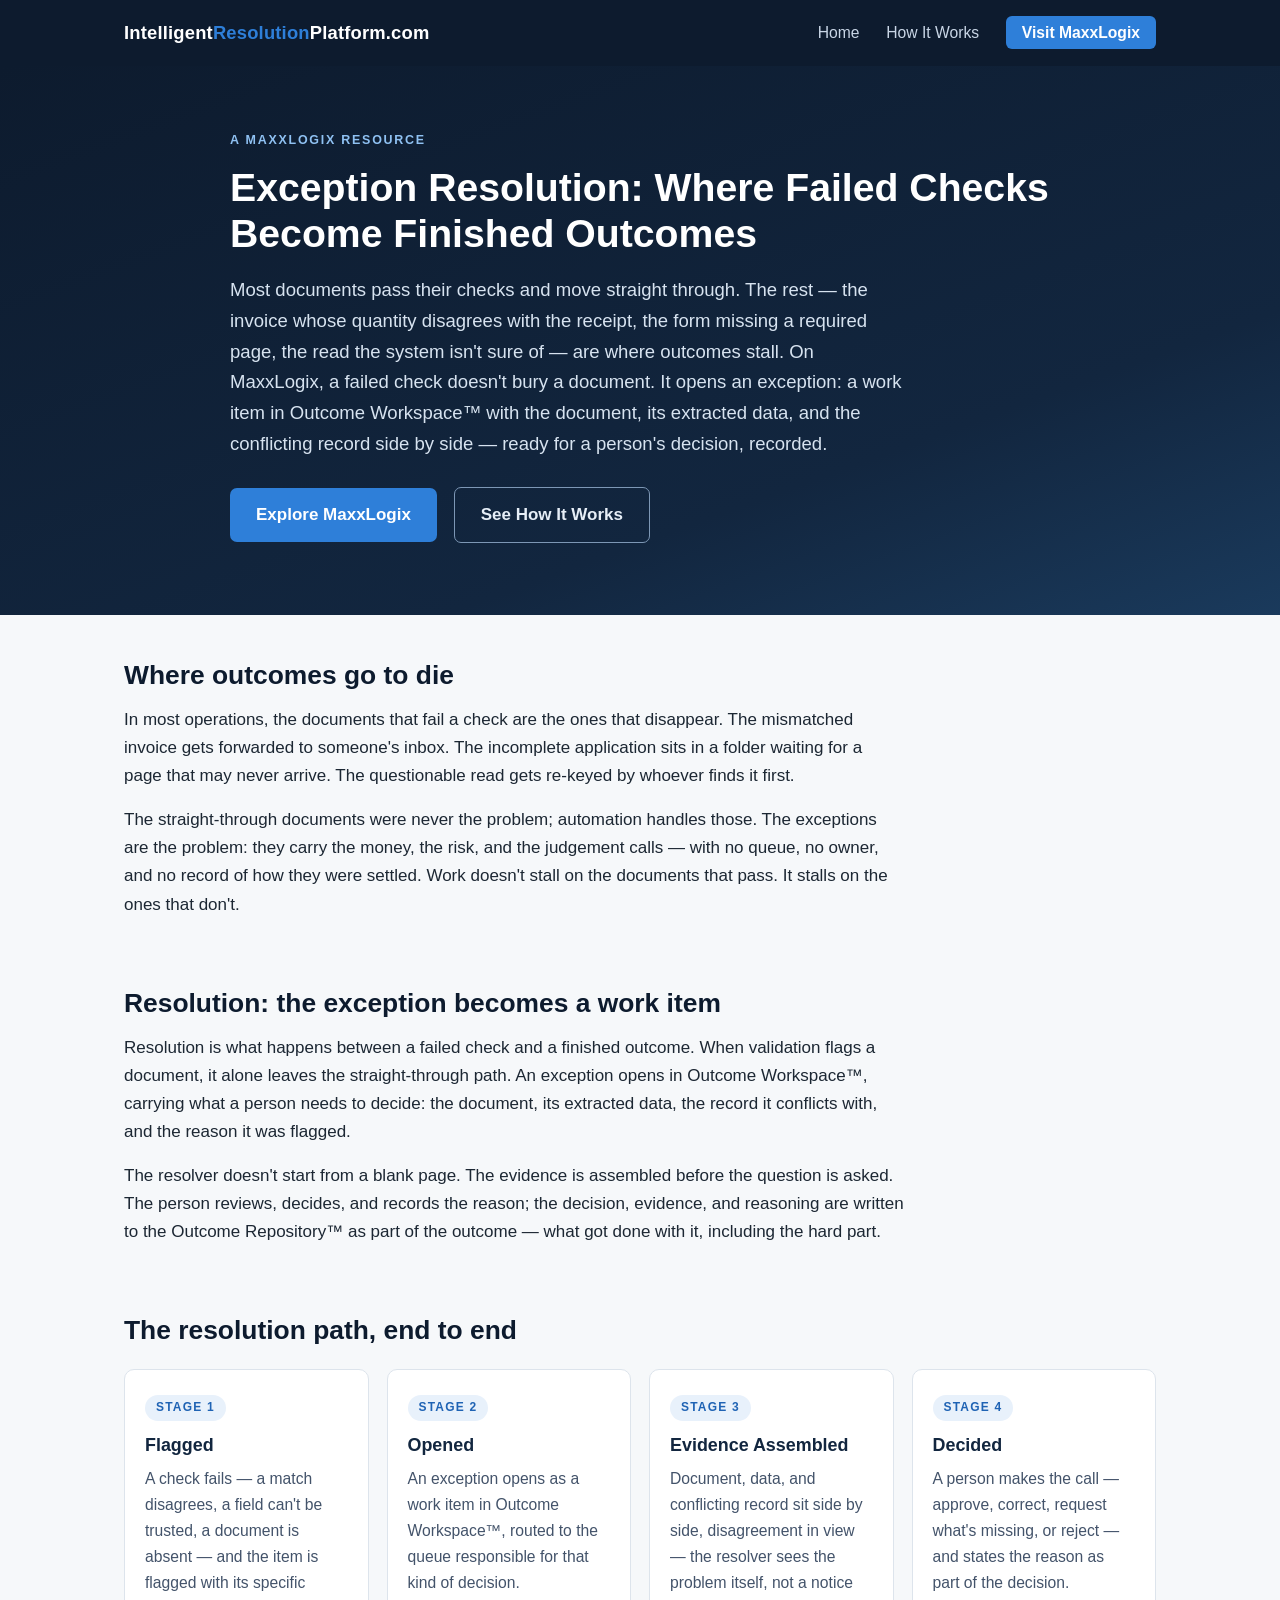
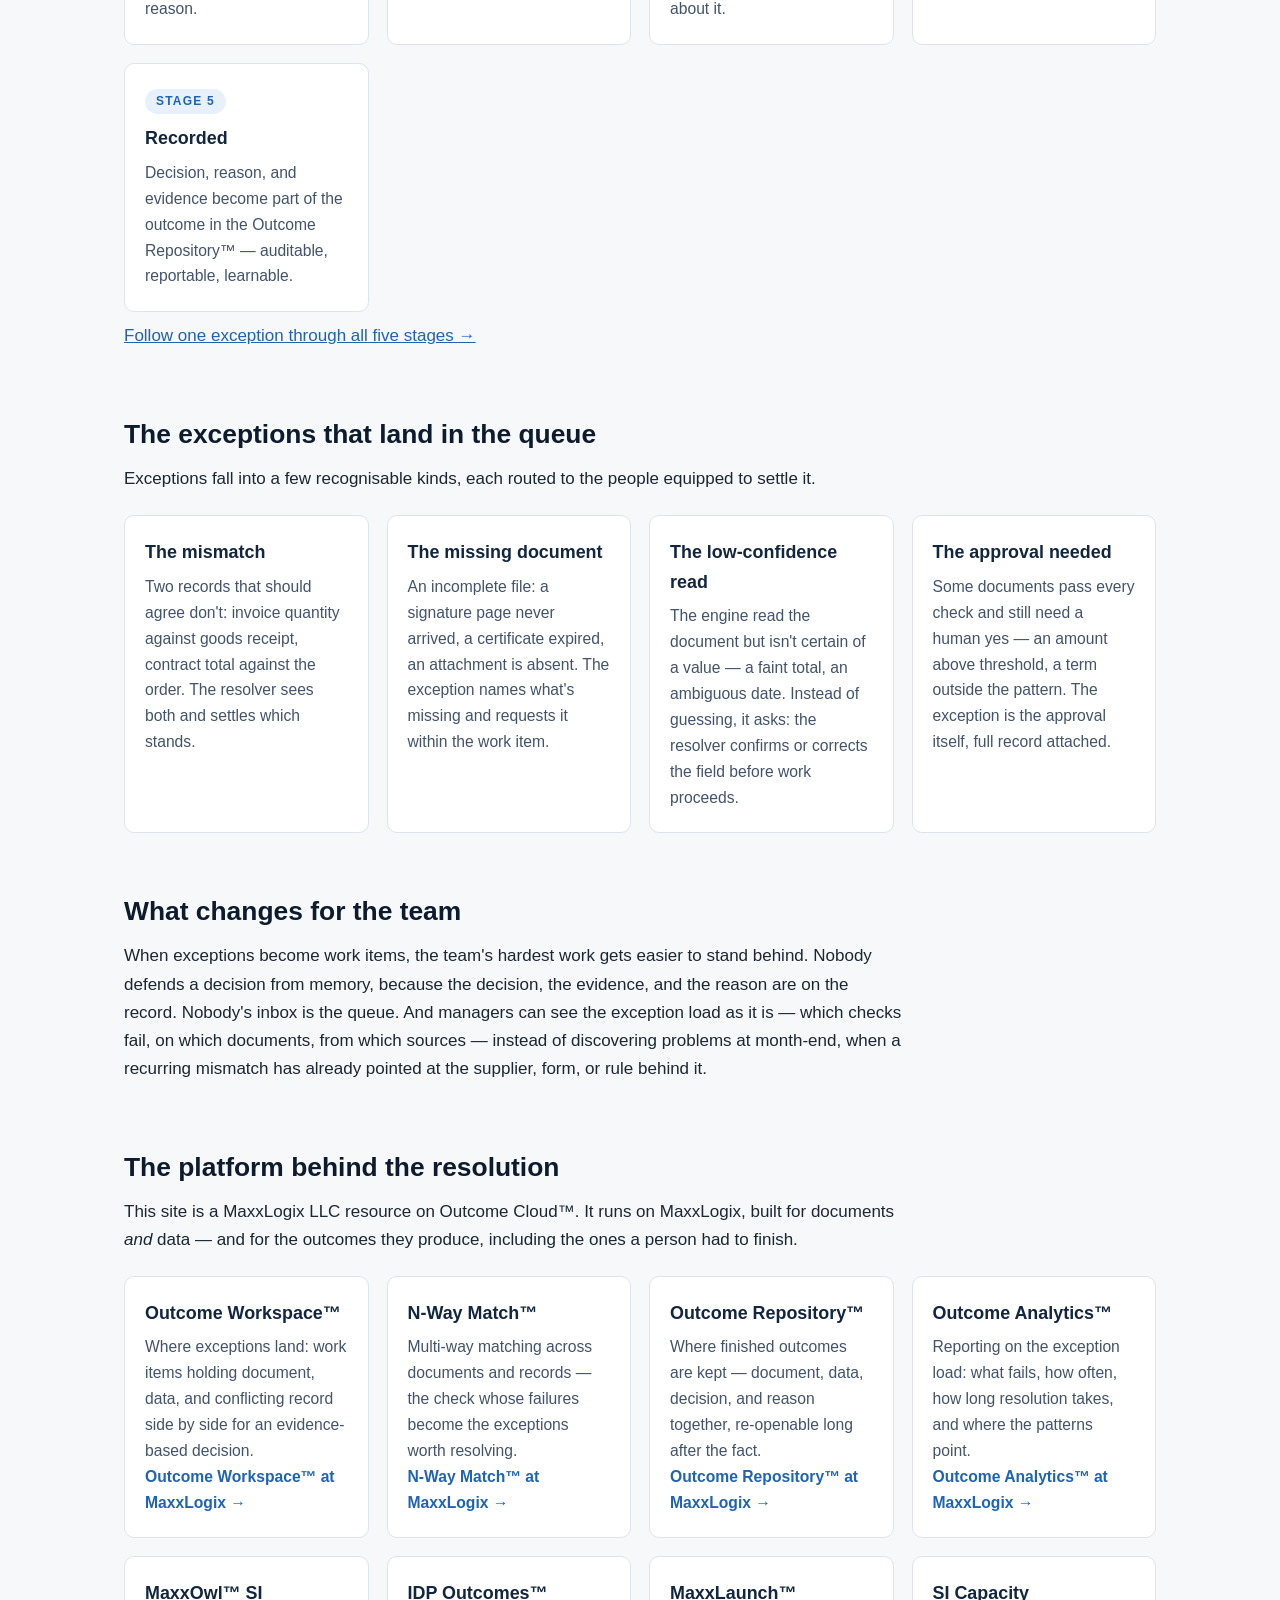
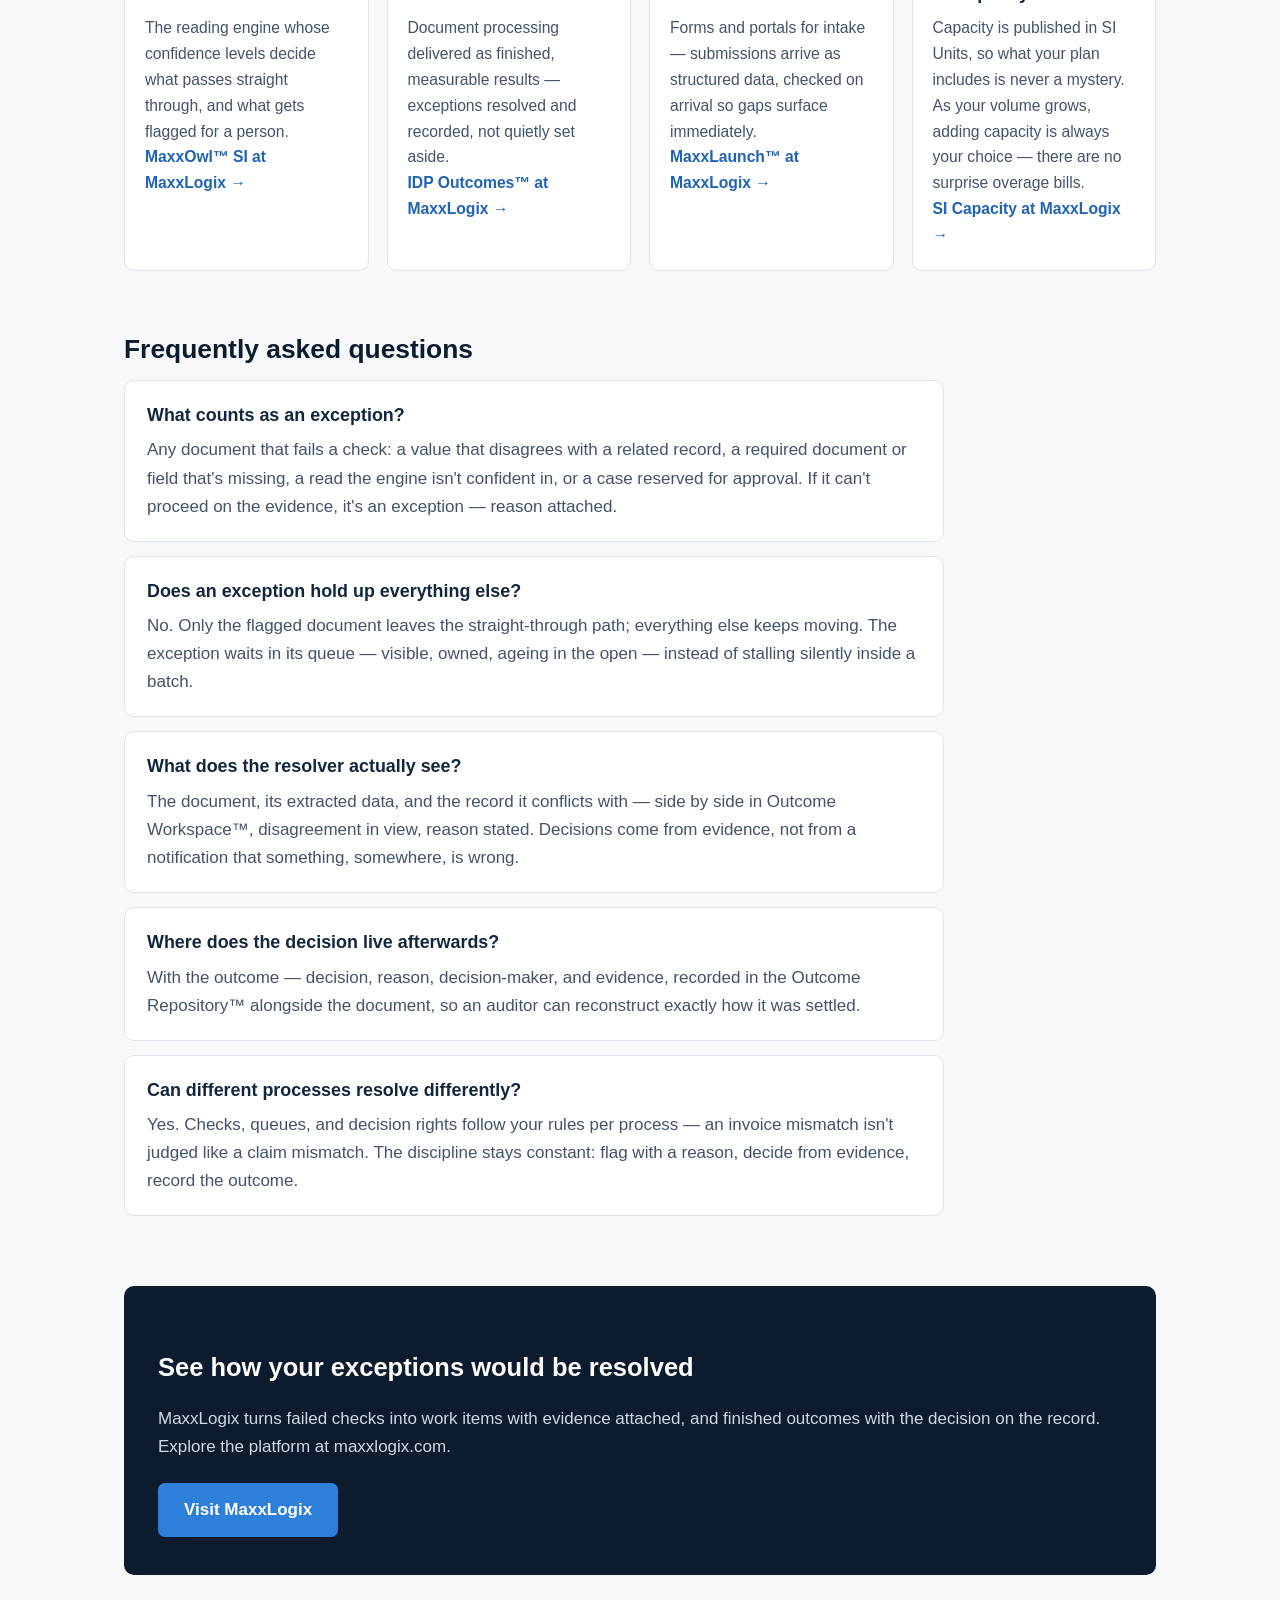
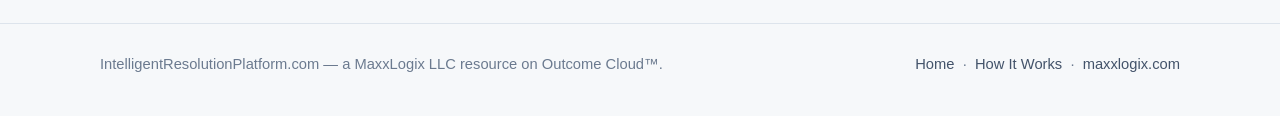
==== index.html @ afb8e9c7 "Add files via upload" ====
<!DOCTYPE html>
<html lang="en">
<head>
<meta charset="UTF-8">
<meta name="viewport" content="width=device-width, initial-scale=1.0">
<title>Exception Resolution for Documents That Fail the Check | Intelligent Resolution Platform</title>
<meta name="description" content="When a document fails a check, the exception becomes a work item: evidence side by side, a person decides, and the decision is recorded as the outcome. See resolution on MaxxLogix.">
<link rel="canonical" href="https://intelligentresolutionplatform.com/">
<meta property="og:type" content="website">
<meta property="og:site_name" content="Intelligent Resolution Platform">
<meta property="og:title" content="Exception Resolution for Documents That Fail the Check">
<meta property="og:description" content="Exceptions are where outcomes stall. On MaxxLogix they surface in Outcome Workspace as work items — document, data, and conflicting record side by side — until a person decides and the outcome is recorded.">
<meta property="og:url" content="https://intelligentresolutionplatform.com/">
<meta name="twitter:card" content="summary">
<link rel="stylesheet" href="style.css">
</head>
<body>

<header class="site-header">
  <div class="header-inner">
    <a class="wordmark" href="index.html">Intelligent<span>Resolution</span>Platform.com</a>
    <nav class="main-nav">
      <a href="index.html">Home</a>
      <a href="how-it-works.html">How It Works</a>
      <a class="nav-cta" href="https://maxxlogix.com">Visit MaxxLogix</a>
    </nav>
  </div>
</header>

<div class="hero">
  <div class="hero-inner">
    <p class="eyebrow">A MaxxLogix Resource</p>
    <h1>Exception Resolution: Where Failed Checks Become Finished Outcomes</h1>
    <p class="lede">Most documents pass their checks and move straight through. The rest — the invoice whose quantity disagrees with the receipt, the form missing a required page, the read the system isn't sure of — are where outcomes stall. On MaxxLogix, a failed check doesn't bury a document. It opens an exception: a work item in Outcome Workspace&trade; with the document, its extracted data, and the conflicting record side by side — ready for a person's decision, recorded.</p>
    <a class="btn" href="https://maxxlogix.com">Explore MaxxLogix</a>
    <a class="btn ghost" href="how-it-works.html">See How It Works</a>
  </div>
</div>

<main>

  <section>
    <h2>Where outcomes go to die</h2>
    <p>In most operations, the documents that fail a check are the ones that disappear. The mismatched invoice gets forwarded to someone's inbox. The incomplete application sits in a folder waiting for a page that may never arrive. The questionable read gets re-keyed by whoever finds it first.</p>
    <p>The straight-through documents were never the problem; automation handles those. The exceptions are the problem: they carry the money, the risk, and the judgement calls — with no queue, no owner, and no record of how they were settled. Work doesn't stall on the documents that pass. It stalls on the ones that don't.</p>  </section>

  <section>
    <h2>Resolution: the exception becomes a work item</h2>
    <p>Resolution is what happens between a failed check and a finished outcome. When validation flags a document, it alone leaves the straight-through path. An exception opens in Outcome Workspace&trade;, carrying what a person needs to decide: the document, its extracted data, the record it conflicts with, and the reason it was flagged.</p>
    <p>The resolver doesn't start from a blank page. The evidence is assembled before the question is asked. The person reviews, decides, and records the reason; the decision, evidence, and reasoning are written to the Outcome Repository&trade; as part of the outcome — what got done with it, including the hard part.</p>
  </section>

  <section>
    <h2>The resolution path, end to end</h2>
    <div class="grid">
      <div class="card">
        <span class="step">Stage 1</span>
        <h3>Flagged</h3>
        <p>A check fails — a match disagrees, a field can't be trusted, a document is absent — and the item is flagged with its specific reason.</p>
      </div>
      <div class="card">
        <span class="step">Stage 2</span>
        <h3>Opened</h3>
        <p>An exception opens as a work item in Outcome Workspace&trade;, routed to the queue responsible for that kind of decision.</p>
      </div>
      <div class="card">
        <span class="step">Stage 3</span>
        <h3>Evidence Assembled</h3>
        <p>Document, data, and conflicting record sit side by side, disagreement in view — the resolver sees the problem itself, not a notice about it.</p>      </div>
      <div class="card">
        <span class="step">Stage 4</span>
        <h3>Decided</h3>
        <p>A person makes the call — approve, correct, request what's missing, or reject — and states the reason as part of the decision.</p>
      </div>
      <div class="card">
        <span class="step">Stage 5</span>
        <h3>Recorded</h3>
        <p>Decision, reason, and evidence become part of the outcome in the Outcome Repository&trade; — auditable, reportable, learnable.</p>
      </div>
    </div>
    <p><a href="how-it-works.html">Follow one exception through all five stages &rarr;</a></p>
  </section>

  <section>
    <h2>The exceptions that land in the queue</h2>
    <p>Exceptions fall into a few recognisable kinds, each routed to the people equipped to settle it.</p>
    <div class="grid">
      <div class="card">
        <h3>The mismatch</h3>
        <p>Two records that should agree don't: invoice quantity against goods receipt, contract total against the order. The resolver sees both and settles which stands.</p>
      </div>
      <div class="card">
        <h3>The missing document</h3>
        <p>An incomplete file: a signature page never arrived, a certificate expired, an attachment is absent. The exception names what's missing and requests it within the work item.</p>      </div>
      <div class="card">
        <h3>The low-confidence read</h3>
        <p>The engine read the document but isn't certain of a value — a faint total, an ambiguous date. Instead of guessing, it asks: the resolver confirms or corrects the field before work proceeds.</p>
      </div>
      <div class="card">
        <h3>The approval needed</h3>
        <p>Some documents pass every check and still need a human yes — an amount above threshold, a term outside the pattern. The exception is the approval itself, full record attached.</p>
      </div>
    </div>
  </section>

  <section>
    <h2>What changes for the team</h2>
    <p>When exceptions become work items, the team's hardest work gets easier to stand behind. Nobody defends a decision from memory, because the decision, the evidence, and the reason are on the record. Nobody's inbox is the queue. And managers can see the exception load as it is — which checks fail, on which documents, from which sources — instead of discovering problems at month-end, when a recurring mismatch has already pointed at the supplier, form, or rule behind it.</p>
  </section>

  <section>
    <h2>The platform behind the resolution</h2>
    <p class="narrow">This site is a MaxxLogix LLC resource on Outcome Cloud&trade;. It runs on MaxxLogix, built for documents <em>and</em> data — and for the outcomes they produce, including the ones a person had to finish.</p>
    <div class="grid">
      <div class="card">
        <h3>Outcome Workspace&trade;</h3>
        <p>Where exceptions land: work items holding document, data, and conflicting record side by side for an evidence-based decision.</p>
        <p><a href="https://maxxlogix.com/outcome-workspace/">Outcome Workspace&trade; at MaxxLogix &rarr;</a></p>
      </div>
      <div class="card">
        <h3>N-Way Match&trade;</h3>
        <p>Multi-way matching across documents and records — the check whose failures become the exceptions worth resolving.</p>
        <p><a href="https://maxxlogix.com/outcome-match/">N-Way Match&trade; at MaxxLogix &rarr;</a></p>
      </div>
      <div class="card">
        <h3>Outcome Repository&trade;</h3>
        <p>Where finished outcomes are kept — document, data, decision, and reason together, re-openable long after the fact.</p>        <p><a href="https://maxxlogix.com/outcome-repository/">Outcome Repository&trade; at MaxxLogix &rarr;</a></p>
      </div>
      <div class="card">
        <h3>Outcome Analytics&trade;</h3>
        <p>Reporting on the exception load: what fails, how often, how long resolution takes, and where the patterns point.</p>
        <p><a href="https://maxxlogix.com/outcome-analytics/">Outcome Analytics&trade; at MaxxLogix &rarr;</a></p>
      </div>
      <div class="card">
        <h3>MaxxOwl&trade; SI</h3>
        <p>The reading engine whose confidence levels decide what passes straight through, and what gets flagged for a person.</p>
        <p><a href="https://maxxlogix.com/maxxowl-si/">MaxxOwl&trade; SI at MaxxLogix &rarr;</a></p>
      </div>
      <div class="card">
        <h3>IDP Outcomes&trade;</h3>
        <p>Document processing delivered as finished, measurable results — exceptions resolved and recorded, not quietly set aside.</p>
        <p><a href="https://maxxlogix.com/idp-outcomes/">IDP Outcomes&trade; at MaxxLogix &rarr;</a></p>
      </div>
      <div class="card">
        <h3>MaxxLaunch&trade;</h3>
        <p>Forms and portals for intake — submissions arrive as structured data, checked on arrival so gaps surface immediately.</p>
        <p><a href="https://maxxlogix.com/maxxlaunch/">MaxxLaunch&trade; at MaxxLogix &rarr;</a></p>
      </div>
      <div class="card">
        <h3>SI Capacity</h3>
        <p>Capacity is published in SI Units, so what your plan includes is never a mystery. As your volume grows, adding capacity is always your choice — there are no surprise overage bills.</p>
        <p><a href="https://maxxlogix.com/si-capacity/">SI Capacity at MaxxLogix &rarr;</a></p>
      </div>
    </div>
  </section>

  <section>
    <h2>Frequently asked questions</h2>

    <div class="faq-item">
      <h3>What counts as an exception?</h3>
      <p>Any document that fails a check: a value that disagrees with a related record, a required document or field that's missing, a read the engine isn't confident in, or a case reserved for approval. If it can't proceed on the evidence, it's an exception — reason attached.</p>
    </div>

    <div class="faq-item">
      <h3>Does an exception hold up everything else?</h3>
      <p>No. Only the flagged document leaves the straight-through path; everything else keeps moving. The exception waits in its queue — visible, owned, ageing in the open — instead of stalling silently inside a batch.</p>
    </div>

    <div class="faq-item">
      <h3>What does the resolver actually see?</h3>
      <p>The document, its extracted data, and the record it conflicts with — side by side in Outcome Workspace&trade;, disagreement in view, reason stated. Decisions come from evidence, not from a notification that something, somewhere, is wrong.</p>
    </div>

    <div class="faq-item">
      <h3>Where does the decision live afterwards?</h3>
      <p>With the outcome — decision, reason, decision-maker, and evidence, recorded in the Outcome Repository&trade; alongside the document, so an auditor can reconstruct exactly how it was settled.</p>
    </div>

    <div class="faq-item">
      <h3>Can different processes resolve differently?</h3>
      <p>Yes. Checks, queues, and decision rights follow your rules per process — an invoice mismatch isn't judged like a claim mismatch. The discipline stays constant: flag with a reason, decide from evidence, record the outcome.</p>
    </div>
  </section>

  <div class="cta-band">
    <h2>See how your exceptions would be resolved</h2>
    <p>MaxxLogix turns failed checks into work items with evidence attached, and finished outcomes with the decision on the record. Explore the platform at maxxlogix.com.</p>
    <a class="btn" href="https://maxxlogix.com">Visit MaxxLogix</a>
  </div>

</main>

<footer class="site-footer">
  <div class="footer-inner">
    <span>IntelligentResolutionPlatform.com — a MaxxLogix LLC resource on Outcome Cloud&trade;.</span>
    <span><a href="index.html">Home</a> &nbsp;·&nbsp; <a href="how-it-works.html">How It Works</a> &nbsp;·&nbsp; <a href="https://maxxlogix.com">maxxlogix.com</a></span>
  </div>
</footer>

</body>
</html>
---- style.css ----
/* Intelligent Resolution Platform — microsite styles
   Palette: deep navy / slate with a single steel-blue accent.
   No external assets. System font stack only. */

:root {
  --navy: #0d1b2e;
  --navy-2: #12263f;
  --slate: #43536a;
  --slate-light: #6b7a8f;
  --ink: #1c2733;
  --bg: #f6f8fa;
  --card: #ffffff;
  --line: #dde4ec;
  --accent: #2e7fd9;
  --accent-dark: #1f63b4;
  --radius: 10px;
}

* { box-sizing: border-box; }

html { scroll-behavior: smooth; }

body {
  margin: 0;
  font-family: -apple-system, BlinkMacSystemFont, "Segoe UI", Roboto,
    "Helvetica Neue", Arial, sans-serif;
  color: var(--ink);
  background: var(--bg);
  line-height: 1.65;
  font-size: 17px;
}

a { color: var(--accent-dark); }
a:hover { color: var(--accent); }

/* ---------- Header ---------- */
.site-header {
  background: var(--navy);
  color: #fff;
}
.header-inner {
  max-width: 1080px;
  margin: 0 auto;
  padding: 18px 24px;
  display: flex;
  flex-wrap: wrap;
  align-items: center;
  justify-content: space-between;
  gap: 12px;
}
.wordmark {
  color: #fff;
  text-decoration: none;
  font-weight: 700;
  font-size: 1.15rem;
  letter-spacing: 0.01em;
}
.wordmark span { color: var(--accent); }
.main-nav a {
  color: #c9d6e6;
  text-decoration: none;
  margin-left: 22px;
  font-size: 0.98rem;
}
.main-nav a:hover { color: #fff; }
.main-nav a.nav-cta {
  background: var(--accent);
  color: #fff;
  padding: 8px 16px;
  border-radius: 6px;
  font-weight: 600;
}
.main-nav a.nav-cta:hover { background: var(--accent-dark); }

/* ---------- Hero ---------- */
.hero {
  background: linear-gradient(160deg, var(--navy) 0%, var(--navy-2) 70%, #1a3a5c 100%);
  color: #fff;
  padding: 64px 24px 72px;
}
.hero-inner { max-width: 820px; margin: 0 auto; }
.hero .eyebrow {
  text-transform: uppercase;
  letter-spacing: 0.14em;
  font-size: 0.78rem;
  font-weight: 700;
  color: #8fc1f2;
  margin: 0 0 14px;
}
.hero h1 {
  font-size: 2.45rem;
  line-height: 1.18;
  margin: 0 0 18px;
  font-weight: 750;
}
.hero p.lede {
  font-size: 1.16rem;
  color: #d7e3f0;
  margin: 0 0 28px;
  max-width: 680px;
}
.btn {
  display: inline-block;
  background: var(--accent);
  color: #fff;
  text-decoration: none;
  font-weight: 600;
  padding: 13px 26px;
  border-radius: 7px;
  margin-right: 12px;
}
.btn:hover { background: var(--accent-dark); color: #fff; }
.btn.ghost {
  background: transparent;
  border: 1px solid #7d97b5;
  color: #e6eef7;
}
.btn.ghost:hover { border-color: #fff; color: #fff; }

/* ---------- Layout ---------- */
main { max-width: 1080px; margin: 0 auto; padding: 0 24px; }
section { padding: 44px 0 8px; }
section h2 {
  font-size: 1.65rem;
  line-height: 1.25;
  color: var(--navy);
  margin: 0 0 14px;
}
section h3 { color: var(--navy-2); margin: 0 0 8px; font-size: 1.12rem; }
section p { max-width: 780px; margin: 0 0 16px; }
.narrow { max-width: 780px; }

/* ---------- Stage / card grids ---------- */
.grid {
  display: grid;
  grid-template-columns: repeat(auto-fit, minmax(230px, 1fr));
  gap: 18px;
  margin: 22px 0 10px;
}
.card {
  background: var(--card);
  border: 1px solid var(--line);
  border-radius: var(--radius);
  padding: 22px 20px;
}
.card .step {
  display: inline-block;
  font-size: 0.75rem;
  font-weight: 700;
  letter-spacing: 0.1em;
  text-transform: uppercase;
  color: var(--accent-dark);
  background: #e8f1fb;
  border-radius: 20px;
  padding: 3px 11px;
  margin-bottom: 10px;
}
.card p { margin: 0; font-size: 0.98rem; color: var(--slate); }
.card h3 { margin-bottom: 6px; }
.card a { font-weight: 600; text-decoration: none; }
.card a:hover { text-decoration: underline; }

/* ---------- Deep-dive stage list (how it works) ---------- */
.stage-list { max-width: 820px; }
.stage-block {
  background: var(--card);
  border: 1px solid var(--line);
  border-left: 4px solid var(--accent);
  border-radius: var(--radius);
  padding: 22px 24px;
  margin-bottom: 16px;
}
.stage-block p { margin: 0 0 10px; }
.stage-block p:last-child { margin-bottom: 0; }

/* ---------- FAQ ---------- */
.faq-item {
  background: var(--card);
  border: 1px solid var(--line);
  border-radius: var(--radius);
  padding: 20px 22px;
  margin-bottom: 14px;
  max-width: 820px;
}
.faq-item h3 { margin-bottom: 6px; }
.faq-item p { margin: 0; color: var(--slate); }

/* ---------- CTA band ---------- */
.cta-band {
  background: var(--navy);
  color: #fff;
  border-radius: var(--radius);
  padding: 38px 34px;
  margin: 48px 0;
  text-align: left;
}
.cta-band h2 { color: #fff; margin-bottom: 10px; }
.cta-band p { color: #ccd9e8; margin-bottom: 22px; }

/* ---------- Footer ---------- */
.site-footer {
  border-top: 1px solid var(--line);
  margin-top: 24px;
  padding: 28px 24px 40px;
  color: var(--slate-light);
  font-size: 0.92rem;
}
.footer-inner {
  max-width: 1080px;
  margin: 0 auto;
  display: flex;
  flex-wrap: wrap;
  gap: 10px 28px;
  justify-content: space-between;
}
.site-footer a { color: var(--slate); text-decoration: none; }
.site-footer a:hover { text-decoration: underline; }

/* ---------- Breadcrumb (subpage) ---------- */
.crumb { padding: 22px 0 0; font-size: 0.92rem; color: var(--slate-light); }
.crumb a { text-decoration: none; }
.crumb a:hover { text-decoration: underline; }
.page-head { padding-top: 18px; }
.page-head h1 { font-size: 2.05rem; color: var(--navy); line-height: 1.22; margin: 0 0 12px; }
.page-head p.lede { font-size: 1.1rem; color: var(--slate); max-width: 760px; }

/* ---------- Responsive ---------- */
@media (max-width: 640px) {
  body { font-size: 16px; }
  .hero { padding: 44px 20px 52px; }
  .hero h1 { font-size: 1.85rem; }
  .page-head h1 { font-size: 1.6rem; }
  section h2 { font-size: 1.4rem; }
  .main-nav a { margin-left: 14px; }
  .btn { display: block; text-align: center; margin: 0 0 10px; }
  .cta-band { padding: 28px 22px; }
}
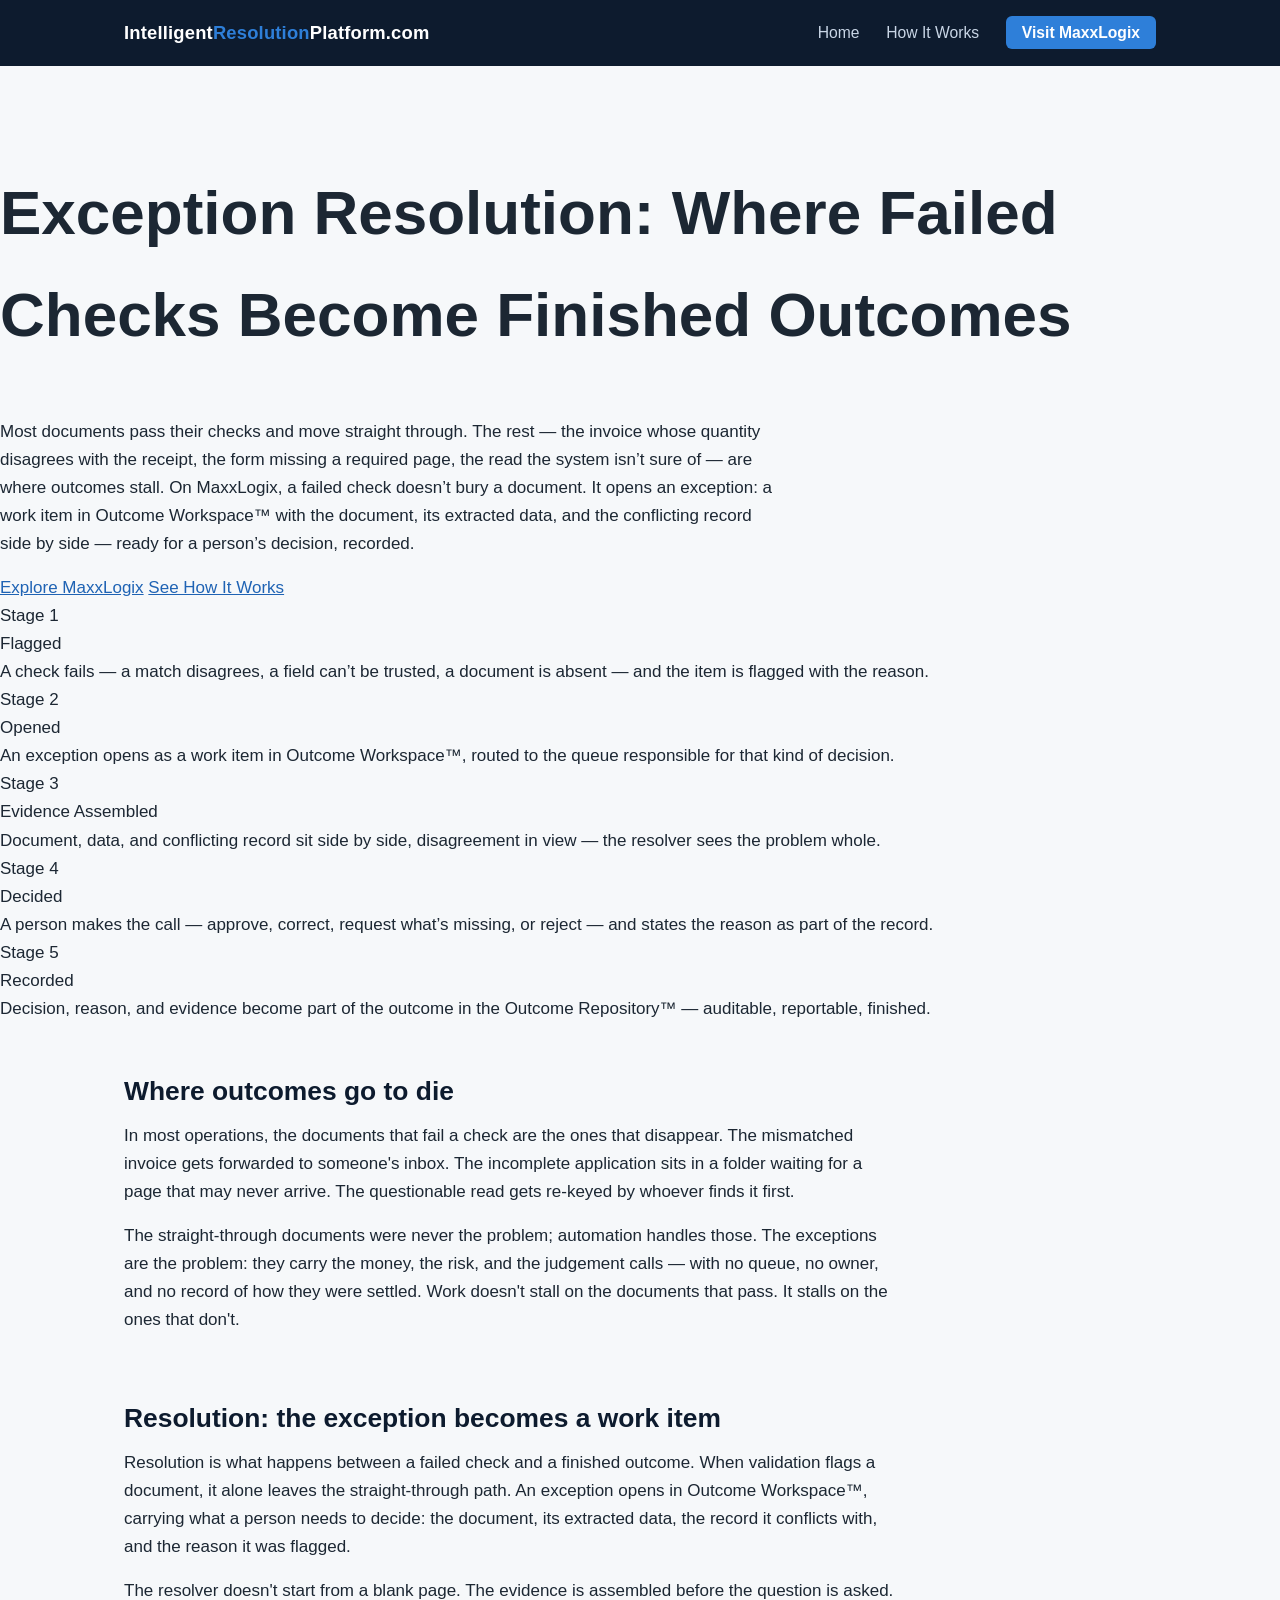
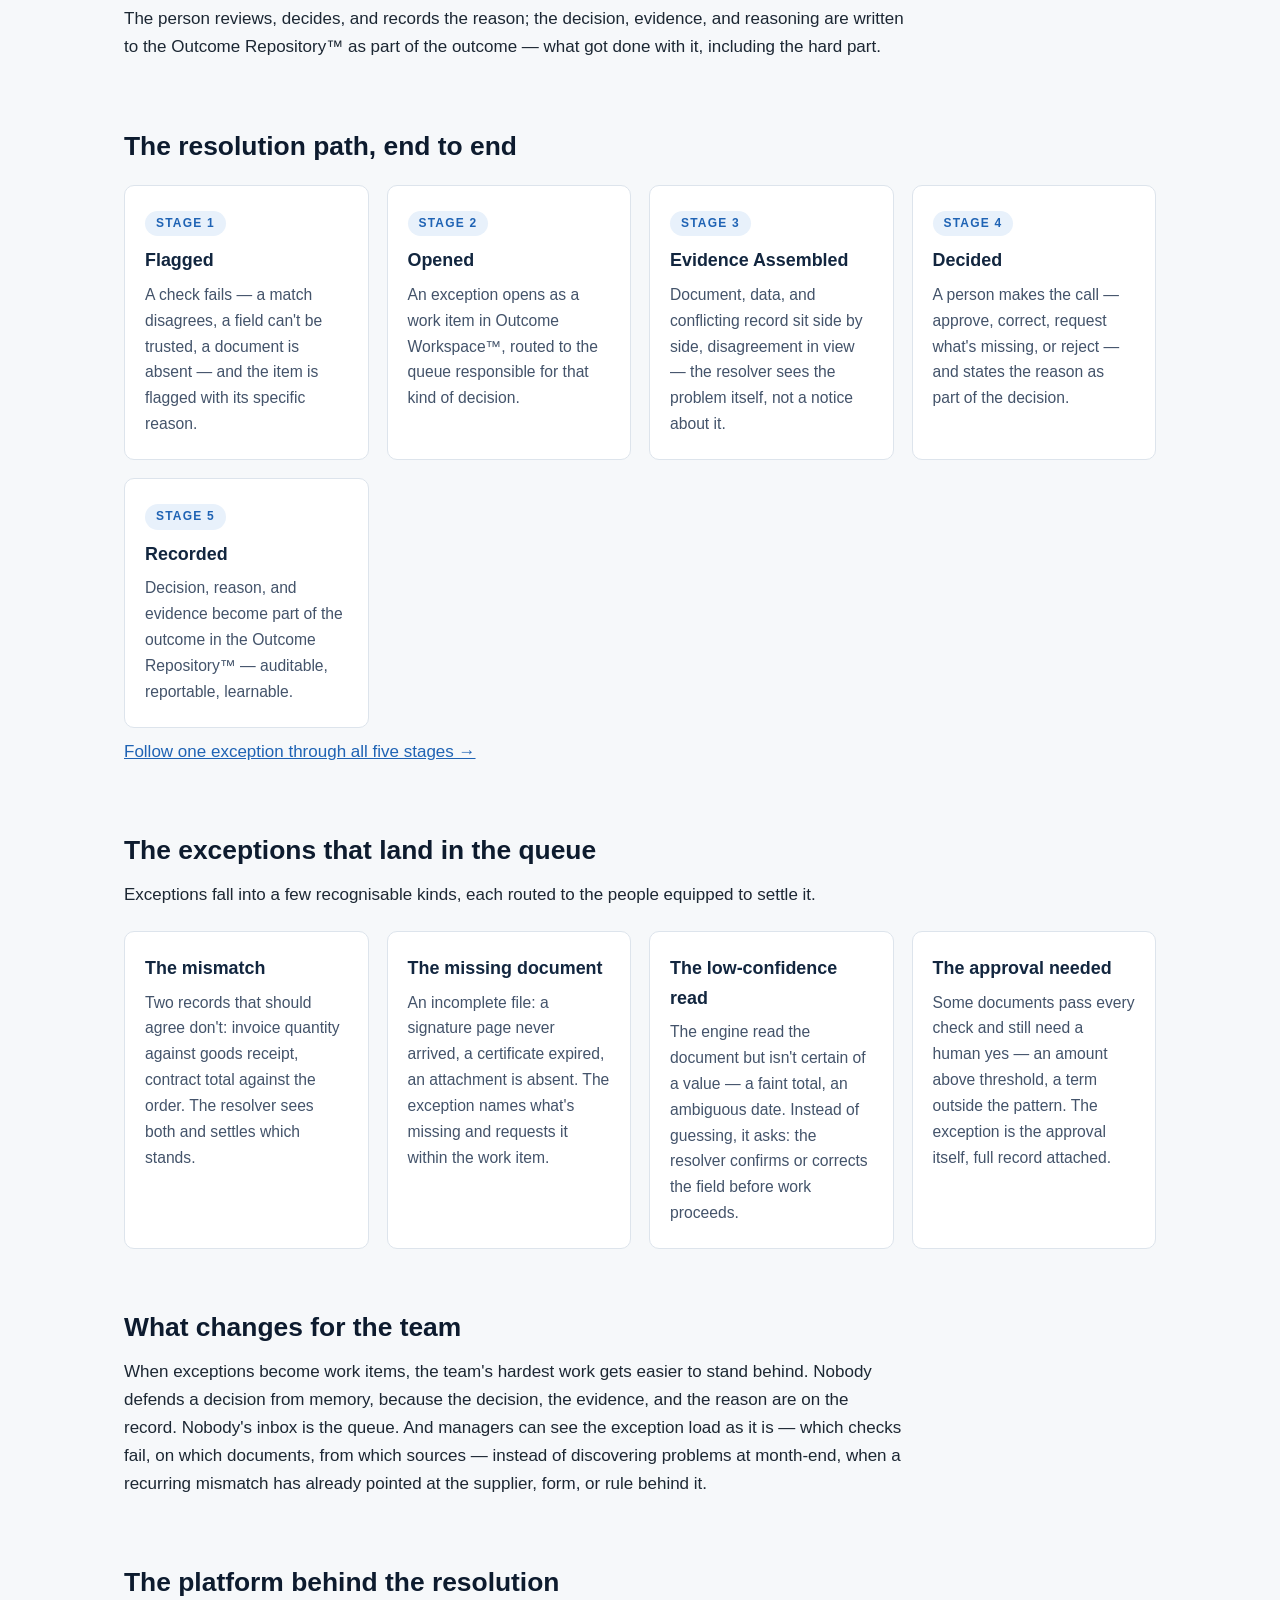
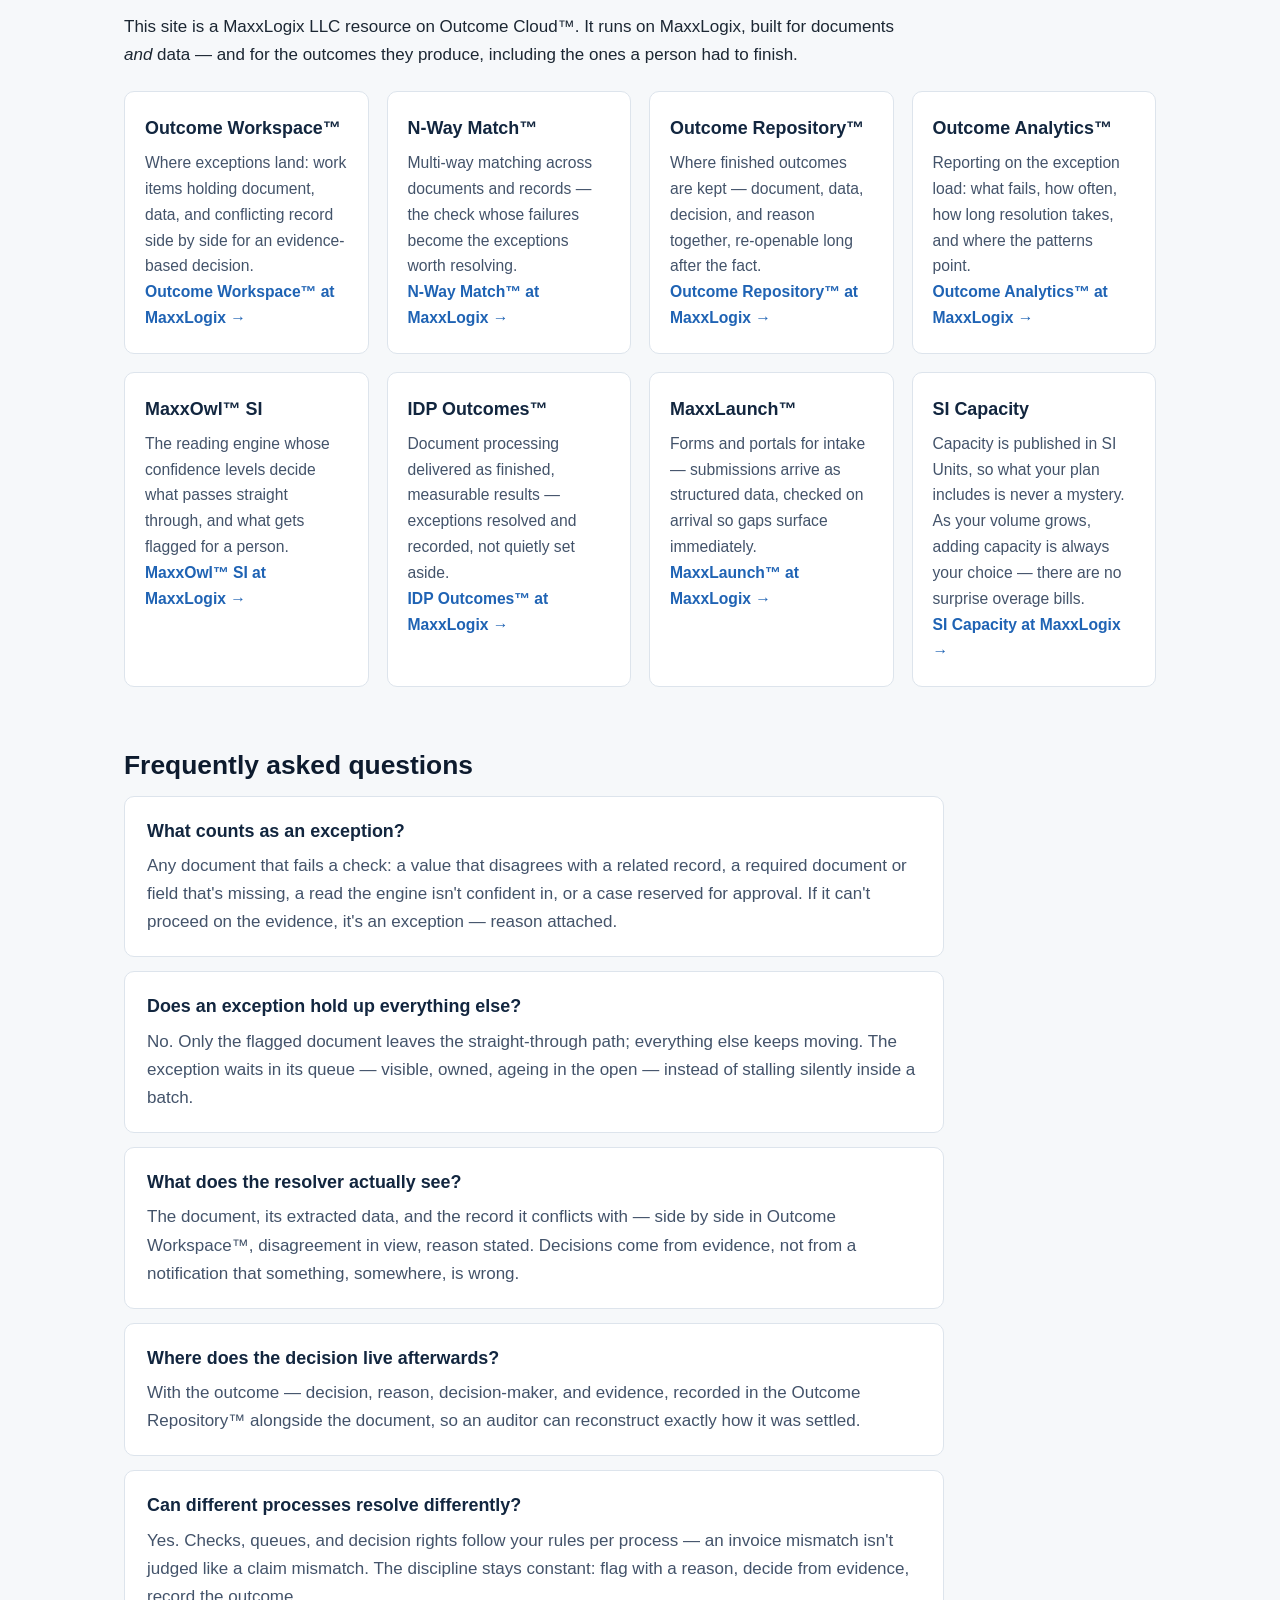
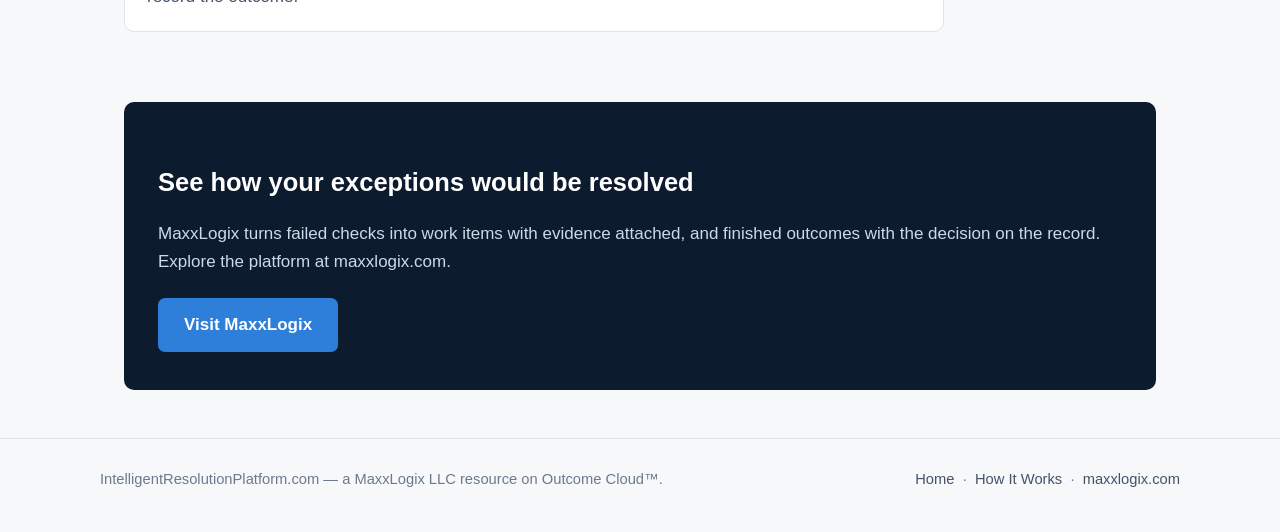
==== commit e4fefffa: "Hero refresh: bold hero redesign (approved 2026-11-17)" ====
--- a/index.html
+++ b/index.html
@@ -27,15 +27,27 @@
   </div>
 </header>
 
-<div class="hero">
-  <div class="hero-inner">
-    <p class="eyebrow">A MaxxLogix Resource</p>
-    <h1>Exception Resolution: Where Failed Checks Become Finished Outcomes</h1>
-    <p class="lede">Most documents pass their checks and move straight through. The rest — the invoice whose quantity disagrees with the receipt, the form missing a required page, the read the system isn't sure of — are where outcomes stall. On MaxxLogix, a failed check doesn't bury a document. It opens an exception: a work item in Outcome Workspace&trade; with the document, its extracted data, and the conflicting record side by side — ready for a person's decision, recorded.</p>
-    <a class="btn" href="https://maxxlogix.com">Explore MaxxLogix</a>
-    <a class="btn ghost" href="how-it-works.html">See How It Works</a>
-  </div>
-</div>
+<section class="bh">
+  <div class="bh-wrap">
+    <div class="bh-grid">
+      <div>
+        <h1 class="bh-h1" style="font-size:62px">Exception Resolution: Where Failed Checks Become <span class="bh-a">Finished Outcomes</span></h1>
+        <p class="bh-lede">Most documents pass their checks and move straight through. The rest — the invoice whose quantity disagrees with the receipt, the form missing a required page, the read the system isn&rsquo;t sure of — are where outcomes stall. On MaxxLogix, a failed check doesn&rsquo;t bury a document. It opens an exception: a work item in Outcome Workspace&trade; with the document, its extracted data, and the conflicting record side by side — ready for a person&rsquo;s decision, recorded.</p>
+        <div class="bh-actions">
+          <a class="bh-btn" href="https://maxxlogix.com">Explore MaxxLogix</a>
+          <a class="bh-link2" href="how-it-works.html">See How It Works</a>
+        </div>
+      </div>
+      <div class="bh-path" aria-label="The path, end to end">
+        <div class="bh-stage bh-s1"><div class="bh-n">Stage 1</div><div class="bh-t">Flagged</div><div class="bh-d">A check fails — a match disagrees, a field can&rsquo;t be trusted, a document is absent — and the item is flagged with the reason.</div></div>
+        <div class="bh-stage bh-s2"><div class="bh-n">Stage 2</div><div class="bh-t">Opened</div><div class="bh-d">An exception opens as a work item in Outcome Workspace&trade;, routed to the queue responsible for that kind of decision.</div></div>
+        <div class="bh-stage bh-s3"><div class="bh-n">Stage 3</div><div class="bh-t">Evidence Assembled</div><div class="bh-d">Document, data, and conflicting record sit side by side, disagreement in view — the resolver sees the problem whole.</div></div>
+        <div class="bh-stage bh-s4"><div class="bh-n">Stage 4</div><div class="bh-t">Decided</div><div class="bh-d">A person makes the call — approve, correct, request what&rsquo;s missing, or reject — and states the reason as part of the record.</div></div>
+        <div class="bh-stage bh-s5"><div class="bh-n">Stage 5</div><div class="bh-t">Recorded</div><div class="bh-d">Decision, reason, and evidence become part of the outcome in the Outcome Repository&trade; — auditable, reportable, finished.</div></div>
+      </div>
+    </div>
+  </div>
+</section>
 
 <main>
 
